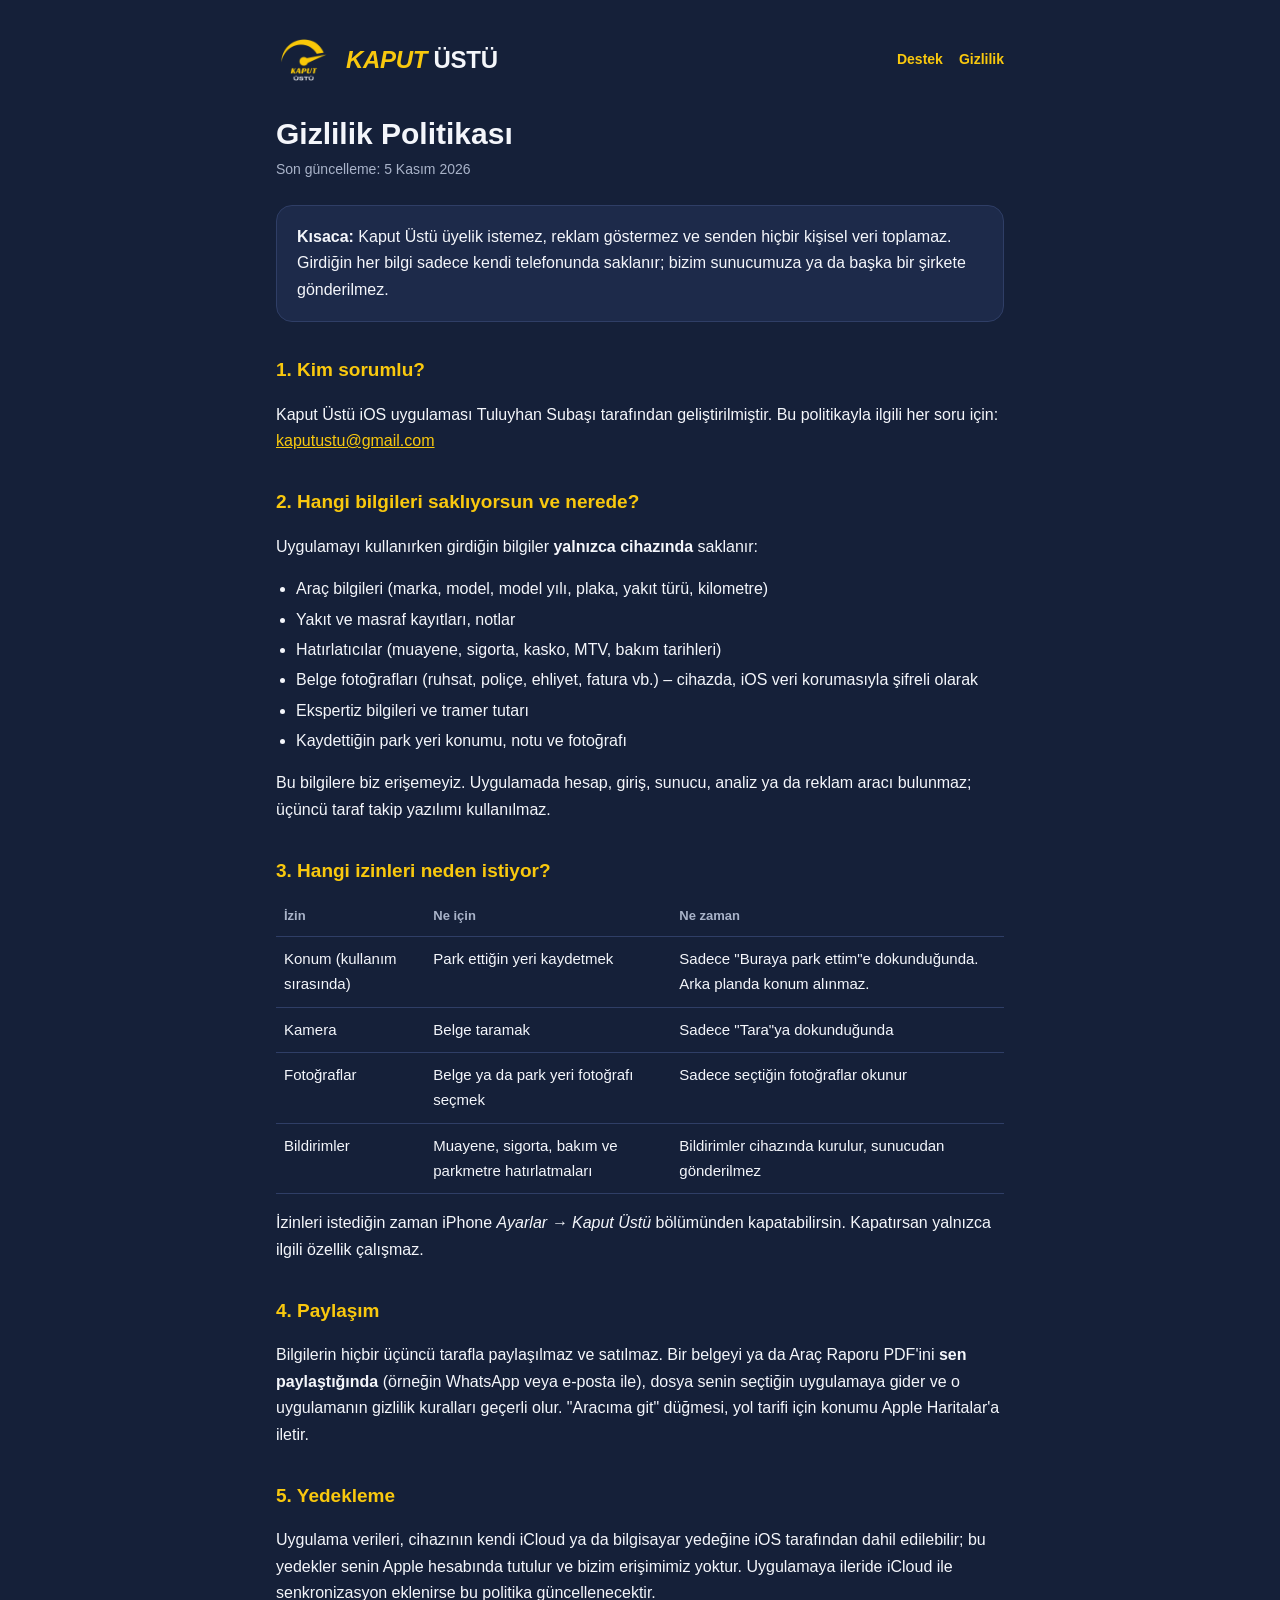
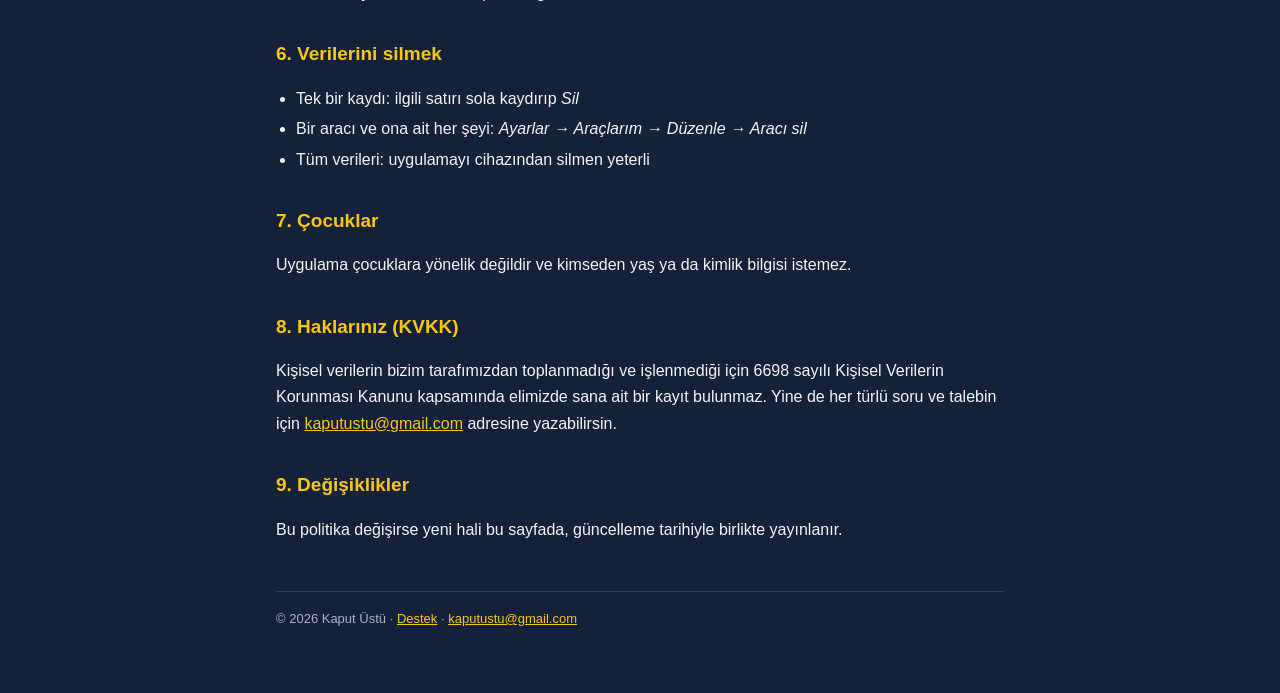
==== gizlilik.html @ 677070df "Add files via upload" ====
<!doctype html>
<html lang="tr">
<head>
<meta charset="utf-8">
<meta name="viewport" content="width=device-width,initial-scale=1">
<title>Gizlilik Politikası – Kaput Üstü</title>
<link rel="icon" href="logo.png">
<link rel="stylesheet" href="style.css">
</head>
<body><div class="wrap">
<header>
  <img src="logo.png" alt="Kaput Üstü logosu">
  <div class="brand"><i>KAPUT</i> ÜSTÜ</div>
  <nav><a href="index.html">Destek</a><a href="gizlilik.html">Gizlilik</a></nav>
</header>

<h1>Gizlilik Politikası</h1>
<div class="meta">Son güncelleme: 5 Kasım 2026</div>

<div class="card"><strong>Kısaca:</strong> Kaput Üstü üyelik istemez, reklam göstermez ve senden hiçbir kişisel veri toplamaz. Girdiğin her bilgi sadece kendi telefonunda saklanır; bizim sunucumuza ya da başka bir şirkete gönderilmez.</div>

<h2>1. Kim sorumlu?</h2>
<p>Kaput Üstü iOS uygulaması Tuluyhan Subaşı tarafından geliştirilmiştir. Bu politikayla ilgili her soru için: <a href="mailto:kaputustu@gmail.com">kaputustu@gmail.com</a></p>

<h2>2. Hangi bilgileri saklıyorsun ve nerede?</h2>
<p>Uygulamayı kullanırken girdiğin bilgiler <strong>yalnızca cihazında</strong> saklanır:</p>
<ul>
  <li>Araç bilgileri (marka, model, model yılı, plaka, yakıt türü, kilometre)</li>
  <li>Yakıt ve masraf kayıtları, notlar</li>
  <li>Hatırlatıcılar (muayene, sigorta, kasko, MTV, bakım tarihleri)</li>
  <li>Belge fotoğrafları (ruhsat, poliçe, ehliyet, fatura vb.) – cihazda, iOS veri korumasıyla şifreli olarak</li>
  <li>Ekspertiz bilgileri ve tramer tutarı</li>
  <li>Kaydettiğin park yeri konumu, notu ve fotoğrafı</li>
</ul>
<p>Bu bilgilere biz erişemeyiz. Uygulamada hesap, giriş, sunucu, analiz ya da reklam aracı bulunmaz; üçüncü taraf takip yazılımı kullanılmaz.</p>

<h2>3. Hangi izinleri neden istiyor?</h2>
<table>
  <tr><th>İzin</th><th>Ne için</th><th>Ne zaman</th></tr>
  <tr><td>Konum (kullanım sırasında)</td><td>Park ettiğin yeri kaydetmek</td><td>Sadece "Buraya park ettim"e dokunduğunda. Arka planda konum alınmaz.</td></tr>
  <tr><td>Kamera</td><td>Belge taramak</td><td>Sadece "Tara"ya dokunduğunda</td></tr>
  <tr><td>Fotoğraflar</td><td>Belge ya da park yeri fotoğrafı seçmek</td><td>Sadece seçtiğin fotoğraflar okunur</td></tr>
  <tr><td>Bildirimler</td><td>Muayene, sigorta, bakım ve parkmetre hatırlatmaları</td><td>Bildirimler cihazında kurulur, sunucudan gönderilmez</td></tr>
</table>
<p>İzinleri istediğin zaman iPhone <em>Ayarlar → Kaput Üstü</em> bölümünden kapatabilirsin. Kapatırsan yalnızca ilgili özellik çalışmaz.</p>

<h2>4. Paylaşım</h2>
<p>Bilgilerin hiçbir üçüncü tarafla paylaşılmaz ve satılmaz. Bir belgeyi ya da Araç Raporu PDF'ini <strong>sen paylaştığında</strong> (örneğin WhatsApp veya e-posta ile), dosya senin seçtiğin uygulamaya gider ve o uygulamanın gizlilik kuralları geçerli olur. "Aracıma git" düğmesi, yol tarifi için konumu Apple Haritalar'a iletir.</p>

<h2>5. Yedekleme</h2>
<p>Uygulama verileri, cihazının kendi iCloud ya da bilgisayar yedeğine iOS tarafından dahil edilebilir; bu yedekler senin Apple hesabında tutulur ve bizim erişimimiz yoktur. Uygulamaya ileride iCloud ile senkronizasyon eklenirse bu politika güncellenecektir.</p>

<h2>6. Verilerini silmek</h2>
<ul>
  <li>Tek bir kaydı: ilgili satırı sola kaydırıp <em>Sil</em></li>
  <li>Bir aracı ve ona ait her şeyi: <em>Ayarlar → Araçlarım → Düzenle → Aracı sil</em></li>
  <li>Tüm verileri: uygulamayı cihazından silmen yeterli</li>
</ul>

<h2>7. Çocuklar</h2>
<p>Uygulama çocuklara yönelik değildir ve kimseden yaş ya da kimlik bilgisi istemez.</p>

<h2>8. Haklarınız (KVKK)</h2>
<p>Kişisel verilerin bizim tarafımızdan toplanmadığı ve işlenmediği için 6698 sayılı Kişisel Verilerin Korunması Kanunu kapsamında elimizde sana ait bir kayıt bulunmaz. Yine de her türlü soru ve talebin için <a href="mailto:kaputustu@gmail.com">kaputustu@gmail.com</a> adresine yazabilirsin.</p>

<h2>9. Değişiklikler</h2>
<p>Bu politika değişirse yeni hali bu sayfada, güncelleme tarihiyle birlikte yayınlanır.</p>

<footer>© 2026 Kaput Üstü · <a href="index.html">Destek</a> · <a href="mailto:kaputustu@gmail.com">kaputustu@gmail.com</a></footer>
</div></body></html>
---- style.css ----
:root{--bg:#152039;--surface:#1D2A4A;--border:#2F3E66;--text:#F4F6FB;--muted:#A9B3C9;--accent:#F9C80E}
*{box-sizing:border-box}
body{margin:0;background:var(--bg);color:var(--text);font:16px/1.65 -apple-system,BlinkMacSystemFont,"Segoe UI",Inter,Roboto,sans-serif}
.wrap{max-width:760px;margin:0 auto;padding:32px 16px 64px}
header{display:flex;align-items:center;gap:14px;margin-bottom:28px}
header img{width:56px;height:56px;border-radius:14px}
.brand{font-size:24px;font-weight:900;letter-spacing:-.3px}
.brand i{color:var(--accent)}
nav{margin-left:auto;display:flex;gap:16px;font-size:14px}
a{color:var(--accent)}
nav a{text-decoration:none;font-weight:600}
h1{font-size:30px;line-height:1.2;margin:0 0 6px}
h2{font-size:19px;margin:32px 0 8px;color:var(--accent)}
.meta{color:var(--muted);font-size:14px;margin-bottom:24px}
.card{background:var(--surface);border:1px solid var(--border);border-radius:16px;padding:18px 20px;margin:16px 0}
ul{padding-left:20px}li{margin:4px 0}
table{width:100%;border-collapse:collapse;font-size:15px}
th,td{text-align:left;padding:10px 8px;border-bottom:1px solid var(--border);vertical-align:top}
th{color:var(--muted);font-weight:600;font-size:13px}
footer{margin-top:48px;color:var(--muted);font-size:13px;border-top:1px solid var(--border);padding-top:16px}
@media (max-width:520px){nav{display:none}h1{font-size:26px}}
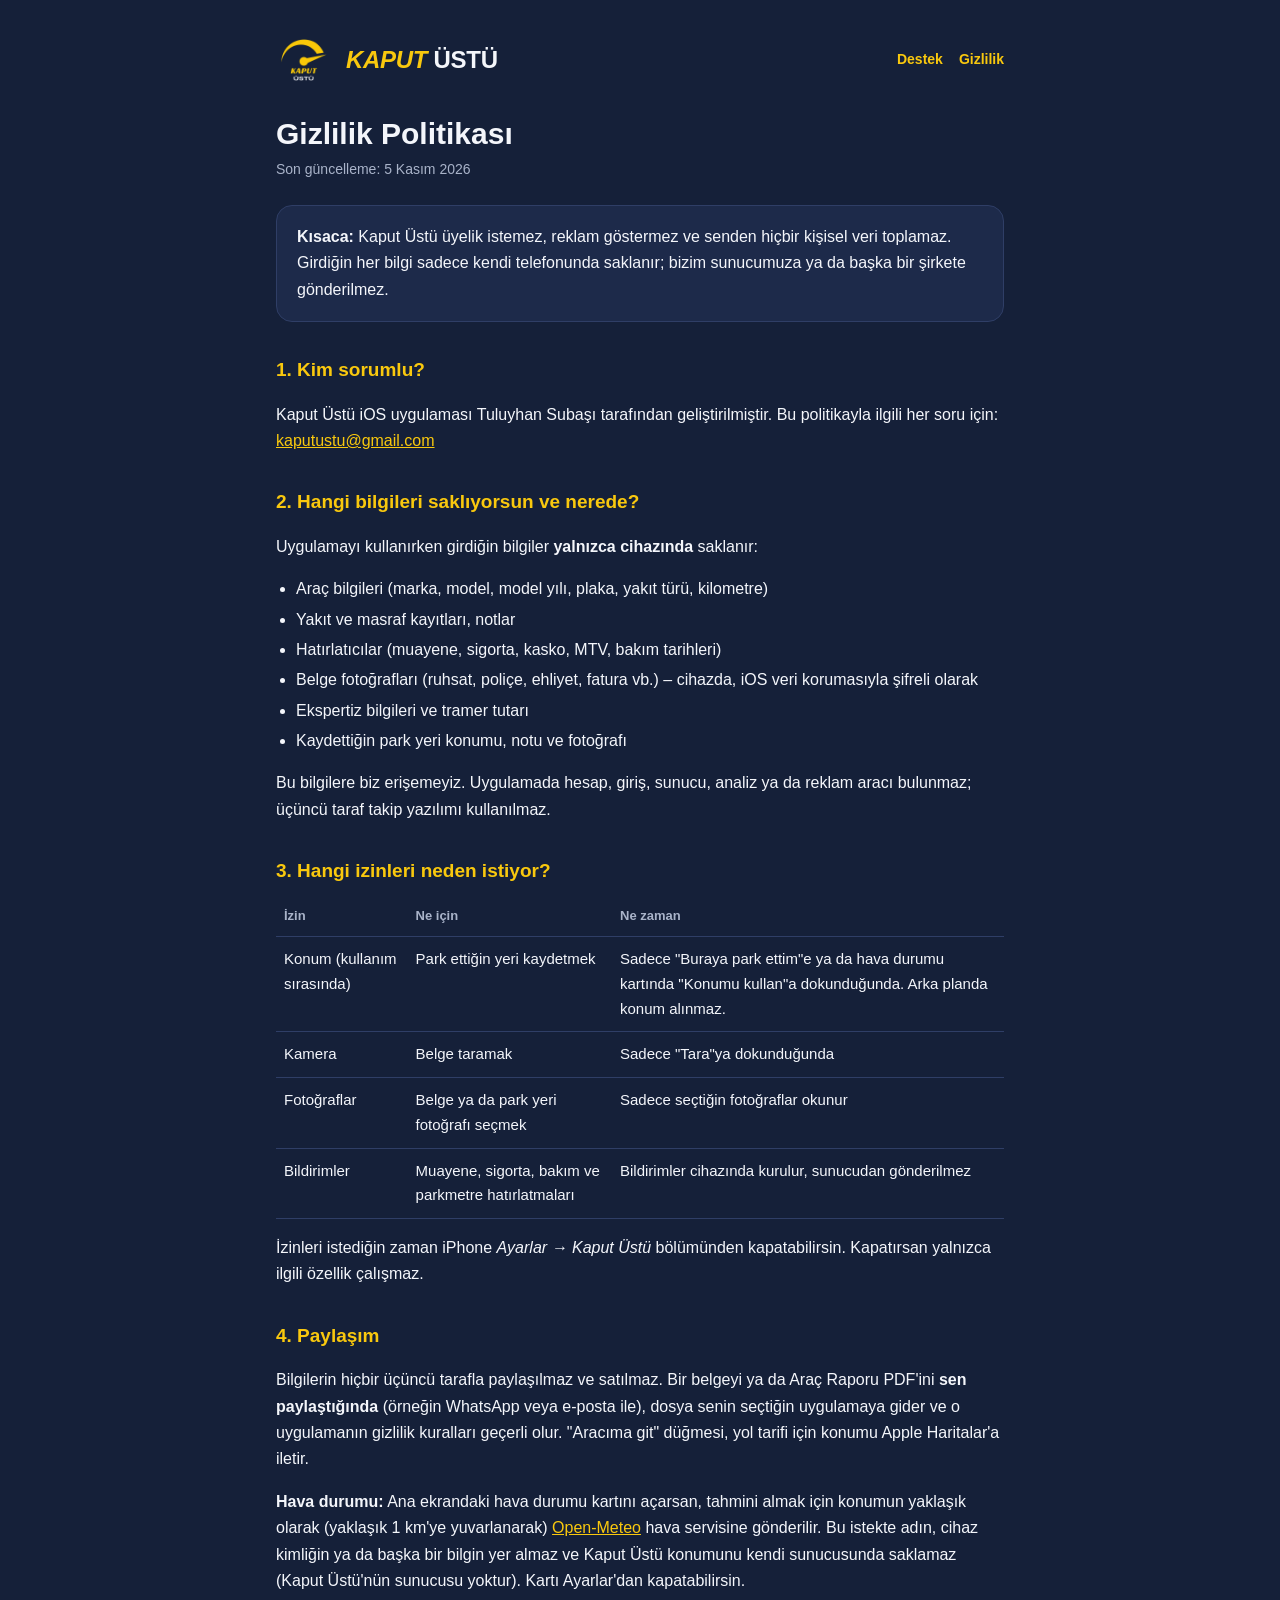
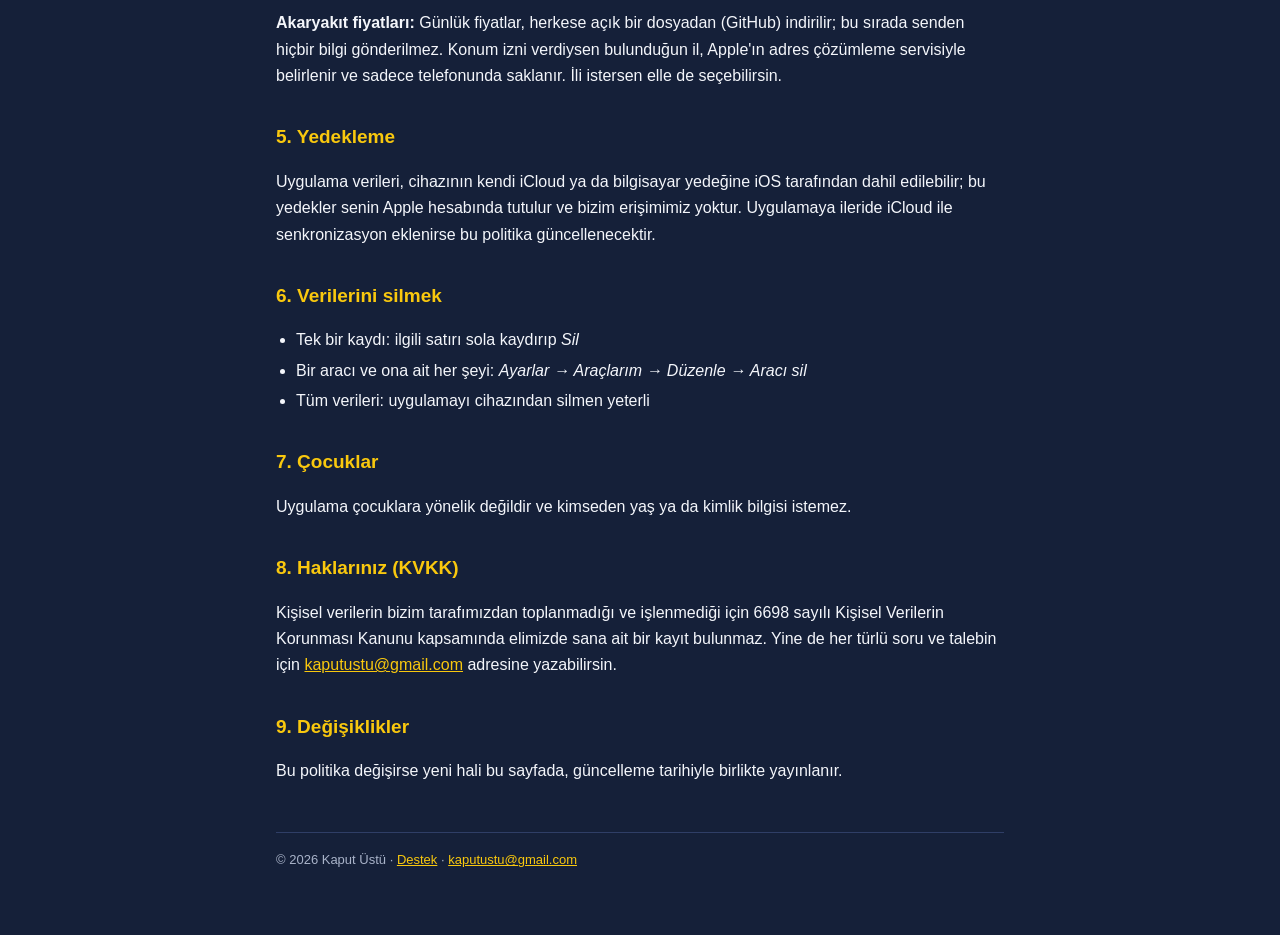
==== commit d9358a90: "Rename gizlilik (2).html to gizlilik.html" ====
--- a/gizlilik.html
+++ b/gizlilik.html
@@ -37,7 +37,7 @@
 <h2>3. Hangi izinleri neden istiyor?</h2>
 <table>
   <tr><th>İzin</th><th>Ne için</th><th>Ne zaman</th></tr>
-  <tr><td>Konum (kullanım sırasında)</td><td>Park ettiğin yeri kaydetmek</td><td>Sadece "Buraya park ettim"e dokunduğunda. Arka planda konum alınmaz.</td></tr>
+  <tr><td>Konum (kullanım sırasında)</td><td>Park ettiğin yeri kaydetmek</td><td>Sadece "Buraya park ettim"e ya da hava durumu kartında "Konumu kullan"a dokunduğunda. Arka planda konum alınmaz.</td></tr>
   <tr><td>Kamera</td><td>Belge taramak</td><td>Sadece "Tara"ya dokunduğunda</td></tr>
   <tr><td>Fotoğraflar</td><td>Belge ya da park yeri fotoğrafı seçmek</td><td>Sadece seçtiğin fotoğraflar okunur</td></tr>
   <tr><td>Bildirimler</td><td>Muayene, sigorta, bakım ve parkmetre hatırlatmaları</td><td>Bildirimler cihazında kurulur, sunucudan gönderilmez</td></tr>
@@ -46,6 +46,8 @@
 
 <h2>4. Paylaşım</h2>
 <p>Bilgilerin hiçbir üçüncü tarafla paylaşılmaz ve satılmaz. Bir belgeyi ya da Araç Raporu PDF'ini <strong>sen paylaştığında</strong> (örneğin WhatsApp veya e-posta ile), dosya senin seçtiğin uygulamaya gider ve o uygulamanın gizlilik kuralları geçerli olur. "Aracıma git" düğmesi, yol tarifi için konumu Apple Haritalar'a iletir.</p>
+<p><strong>Hava durumu:</strong> Ana ekrandaki hava durumu kartını açarsan, tahmini almak için konumun yaklaşık olarak (yaklaşık 1 km'ye yuvarlanarak) <a href="https://open-meteo.com/en/terms">Open-Meteo</a> hava servisine gönderilir. Bu istekte adın, cihaz kimliğin ya da başka bir bilgin yer almaz ve Kaput Üstü konumunu kendi sunucusunda saklamaz (Kaput Üstü'nün sunucusu yoktur). Kartı Ayarlar'dan kapatabilirsin.</p>
+<p><strong>Akaryakıt fiyatları:</strong> Günlük fiyatlar, herkese açık bir dosyadan (GitHub) indirilir; bu sırada senden hiçbir bilgi gönderilmez. Konum izni verdiysen bulunduğun il, Apple'ın adres çözümleme servisiyle belirlenir ve sadece telefonunda saklanır. İli istersen elle de seçebilirsin.</p>
 
 <h2>5. Yedekleme</h2>
 <p>Uygulama verileri, cihazının kendi iCloud ya da bilgisayar yedeğine iOS tarafından dahil edilebilir; bu yedekler senin Apple hesabında tutulur ve bizim erişimimiz yoktur. Uygulamaya ileride iCloud ile senkronizasyon eklenirse bu politika güncellenecektir.</p>
